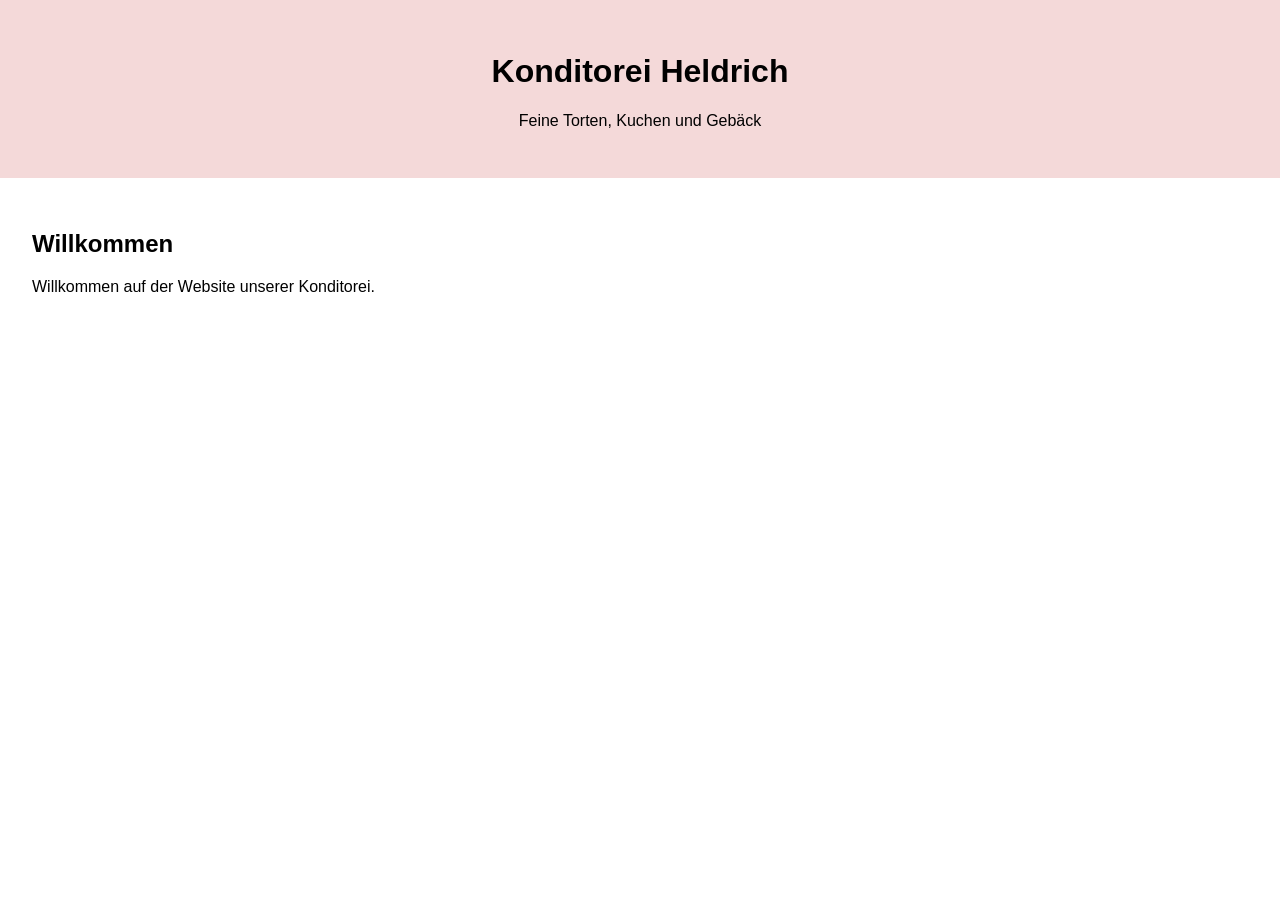
==== index.html @ 7c00128e "Initial website setup" ====
<!DOCTYPE html>
<html lang="de">
<head>
  <meta charset="UTF-8">
  <meta name="viewport" content="width=device-width, initial-scale=1.0">
  <title>Konditorei Heldrich</title>
  <link rel="stylesheet" href="css/style.css">
</head>
<body>
  <header>
    <h1>Konditorei Heldrich</h1>
    <p>Feine Torten, Kuchen und Gebäck</p>
  </header>

  <main>
    <section>
      <h2>Willkommen</h2>
      <p>Willkommen auf der Website unserer Konditorei.</p>
    </section>
  </main>

  <script src="js/main.js"></script>
</body>
</html>
---- css/style.css ----
body {
  font-family: Arial, sans-serif;
  margin: 0;
  padding: 0;
}

header {
  background: #f4d9d9;
  padding: 2rem;
  text-align: center;
}

main {
  padding: 2rem;
}
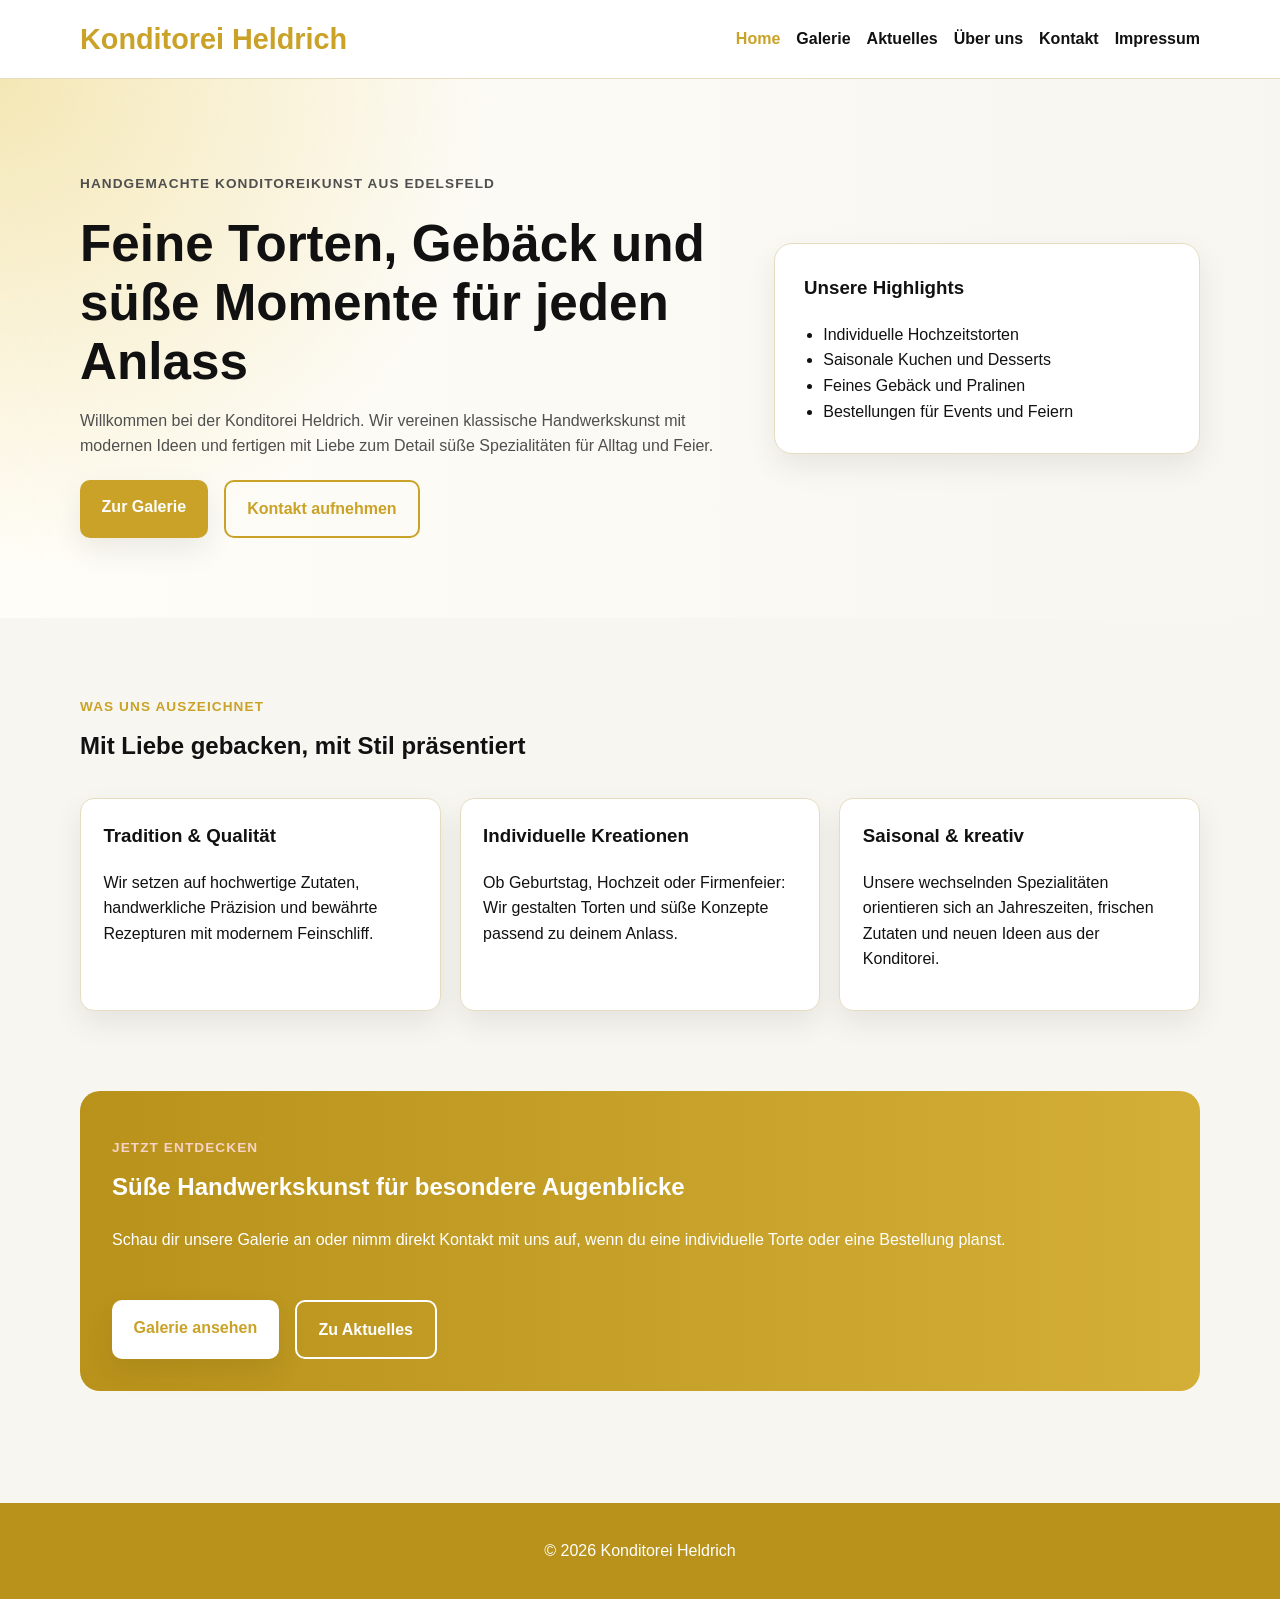
==== commit 2b5bd69c: "Flatten project structure and remove nested submodule" ====
--- a/index.html
+++ b/index.html
@@ -3,21 +3,112 @@
 <head>
   <meta charset="UTF-8">
   <meta name="viewport" content="width=device-width, initial-scale=1.0">
-  <title>Konditorei Heldrich</title>
+  <title>Konditorei Heldrich - Home</title>
   <link rel="stylesheet" href="css/style.css">
 </head>
 <body>
-  <header>
-    <h1>Konditorei Heldrich</h1>
-    <p>Feine Torten, Kuchen und Gebäck</p>
+  <header class="site-header">
+    <div class="container header-inner">
+      <h1 class="logo">Konditorei Heldrich</h1>
+      <nav class="main-nav">
+        <ul>
+          <li><a href="index.html" class="active">Home</a></li>
+          <li><a href="galerie.html">Galerie</a></li>
+          <li><a href="aktuelles.html">Aktuelles</a></li>
+          <li><a href="ueber-uns.html">Über uns</a></li>
+          <li><a href="kontakt.html">Kontakt</a></li>
+          <li><a href="impressum.html">Impressum</a></li>
+        </ul>
+      </nav>
+    </div>
   </header>
 
   <main>
-    <section>
-      <h2>Willkommen</h2>
-      <p>Willkommen auf der Website unserer Konditorei.</p>
+    <section class="hero hero-home">
+      <div class="container hero-grid">
+        <div class="hero-text">
+          <p class="eyebrow">Handgemachte Konditoreikunst aus Edelsfeld</p>
+          <h2>Feine Torten, Gebäck und süße Momente für jeden Anlass</h2>
+          <p>
+            Willkommen bei der Konditorei Heldrich. Wir vereinen klassische Handwerkskunst
+            mit modernen Ideen und fertigen mit Liebe zum Detail süße Spezialitäten für Alltag und Feier.
+          </p>
+          <div class="hero-buttons">
+            <a href="galerie.html" class="button">Zur Galerie</a>
+            <a href="kontakt.html" class="button button-secondary">Kontakt aufnehmen</a>
+          </div>
+        </div>
+
+        <div class="hero-card">
+          <h3>Unsere Highlights</h3>
+          <ul>
+            <li>Individuelle Hochzeitstorten</li>
+            <li>Saisonale Kuchen und Desserts</li>
+            <li>Feines Gebäck und Pralinen</li>
+            <li>Bestellungen für Events und Feiern</li>
+          </ul>
+        </div>
+      </div>
+    </section>
+
+    <section class="content-section">
+      <div class="container">
+        <div class="section-heading">
+          <p class="eyebrow">Was uns auszeichnet</p>
+          <h2>Mit Liebe gebacken, mit Stil präsentiert</h2>
+        </div>
+
+        <div class="feature-grid">
+          <div class="card feature-card">
+            <h3>Tradition & Qualität</h3>
+            <p>
+              Wir setzen auf hochwertige Zutaten, handwerkliche Präzision
+              und bewährte Rezepturen mit modernem Feinschliff.
+            </p>
+          </div>
+
+          <div class="card feature-card">
+            <h3>Individuelle Kreationen</h3>
+            <p>
+              Ob Geburtstag, Hochzeit oder Firmenfeier:
+              Wir gestalten Torten und süße Konzepte passend zu deinem Anlass.
+            </p>
+          </div>
+
+          <div class="card feature-card">
+            <h3>Saisonal & kreativ</h3>
+            <p>
+              Unsere wechselnden Spezialitäten orientieren sich an Jahreszeiten,
+              frischen Zutaten und neuen Ideen aus der Konditorei.
+            </p>
+          </div>
+        </div>
+      </div>
+    </section>
+
+    <section class="highlight-section">
+      <div class="container highlight-box">
+        <div>
+          <p class="eyebrow">Jetzt entdecken</p>
+          <h2>Süße Handwerkskunst für besondere Augenblicke</h2>
+          <p>
+            Schau dir unsere Galerie an oder nimm direkt Kontakt mit uns auf,
+            wenn du eine individuelle Torte oder eine Bestellung planst.
+          </p>
+        </div>
+        <div class="highlight-actions">
+          <a href="galerie.html" class="button">Galerie ansehen</a>
+          <a href="aktuelles.html" class="button button-secondary">Zu Aktuelles</a>
+        </div>
+      </div>
     </section>
   </main>
+
+  <footer class="site-footer">
+    <div class="container">
+      <p>&copy; 2026 Konditorei Heldrich</p>
+    </div>
+  </footer>
 
   <script src="js/main.js"></script>
 </body>
--- a/css/style.css
+++ b/css/style.css
@@ -1,15 +1,303 @@
+* {
+  box-sizing: border-box;
+}
+
+:root {
+  --bg: #f8f6f1;
+  --white: #ffffff;
+  --text: #111111;
+  --muted: #4f4f4f;
+  --primary: #c9a227;
+  --primary-dark: #a88412;
+  --accent: #f3ead0;
+  --border: #e6dcc0;
+  --shadow: 0 12px 30px rgba(0, 0, 0, 0.08);
+}
+
 body {
+  margin: 0;
   font-family: Arial, sans-serif;
+  color: var(--text);
+  background-color: var(--bg);
+  line-height: 1.6;
+}
+
+.container {
+  width: min(1120px, 90%);
+  margin: 0 auto;
+}
+
+.site-header {
+  background-color: rgba(255, 255, 255, 0.95);
+  border-bottom: 1px solid var(--border);
+  position: sticky;
+  top: 0;
+  z-index: 1000;
+  backdrop-filter: blur(8px);
+}
+
+.header-inner {
+  display: flex;
+  justify-content: space-between;
+  align-items: center;
+  gap: 2rem;
+  padding: 1rem 0;
+  flex-wrap: wrap;
+}
+
+.logo {
   margin: 0;
+  color: var(--primary);
+  font-size: 1.8rem;
+}
+
+.main-nav ul {
+  list-style: none;
+  display: flex;
+  flex-wrap: wrap;
+  gap: 1rem;
   padding: 0;
-}
-
-header {
-  background: #f4d9d9;
+  margin: 0;
+}
+
+.main-nav a {
+  text-decoration: none;
+  color: #111111;
+  font-weight: bold;
+  position: relative;
+}
+
+.main-nav a:hover,
+.main-nav a.active {
+  color: var(--primary);
+}
+
+.hero {
+  padding: 5rem 0;
+}
+
+.hero-home {
+  background:
+    radial-gradient(circle at top left, #f4e7b5, transparent 35%),
+    linear-gradient(to right, #fffdf7, #f8f6f1);
+}
+
+.hero-grid {
+  display: grid;
+  grid-template-columns: 1.4fr 0.9fr;
+  gap: 2rem;
+  align-items: center;
+}
+
+.eyebrow {
+  color: var(--primary);
+  font-weight: bold;
+  text-transform: uppercase;
+  letter-spacing: 0.08em;
+  font-size: 0.85rem;
+  margin-bottom: 0.6rem;
+}
+
+.hero-text h2 {
+  font-size: clamp(2rem, 4vw, 3.4rem);
+  line-height: 1.15;
+  margin: 0 0 1rem;
+  color: #111111;
+}
+
+.hero-text p {
+  max-width: 700px;
+  color: var(--muted);
+  margin-bottom: 1.3rem;
+}
+
+.hero-buttons {
+  display: flex;
+  gap: 1rem;
+  flex-wrap: wrap;
+}
+
+.button {
+  display: inline-block;
+  background-color: var(--primary);
+  color: white;
+  text-decoration: none;
+  padding: 0.9rem 1.35rem;
+  border-radius: 10px;
+  font-weight: bold;
+  transition: 0.2s ease;
+  box-shadow: var(--shadow);
+}
+
+.button:hover {
+  background-color: var(--primary-dark);
+  transform: translateY(-2px);
+}
+
+.button-secondary {
+  background-color: transparent;
+  color: var(--primary);
+  border: 2px solid var(--primary);
+  box-shadow: none;
+}
+
+.button-secondary:hover {
+  background-color: var(--primary);
+  color: white;
+}
+
+.hero-card {
+  background: var(--white);
+  border: 1px solid var(--border);
+  border-radius: 18px;
+  padding: 1.8rem;
+  box-shadow: var(--shadow);
+}
+
+.hero-card h3 {
+  margin-top: 0;
+  color: #111111;
+}
+
+.hero-card ul {
+  margin: 1rem 0 0;
+  padding-left: 1.2rem;
+}
+
+.content-section {
+  padding: 4rem 0;
+}
+
+.section-heading {
+  margin-bottom: 2rem;
+}
+
+.section-heading h2 {
+  margin: 0;
+  color: #111111;
+}
+
+.feature-grid {
+  display: grid;
+  grid-template-columns: repeat(3, 1fr);
+  gap: 1.2rem;
+}
+
+.card {
+  background: white;
+  padding: 1.4rem;
+  border-radius: 14px;
+  border: 1px solid var(--border);
+  box-shadow: var(--shadow);
+  margin-bottom: 1rem;
+}
+
+.feature-card h3 {
+  margin-top: 0;
+  color: #111111;
+}
+
+.highlight-section {
+  padding: 0 0 4rem;
+}
+
+.highlight-box {
+  background: linear-gradient(to right, #b8921a, #d4af37);
+  color: white;
+  border-radius: 20px;
   padding: 2rem;
+  display: flex;
+  justify-content: space-between;
+  gap: 2rem;
+  align-items: center;
+  flex-wrap: wrap;
+}
+
+.highlight-box h2 {
+  margin-top: 0;
+}
+
+.highlight-box .eyebrow {
+  color: #f6d3c6;
+}
+
+.highlight-actions {
+  display: flex;
+  gap: 1rem;
+  flex-wrap: wrap;
+}
+
+.highlight-box .button {
+  background-color: white;
+  color: var(--primary);
+}
+
+.highlight-box .button:hover {
+  background-color: #f8ece7;
+}
+
+.highlight-box .button-secondary {
+  background: transparent;
+  color: white;
+  border-color: white;
+}
+
+.highlight-box .button-secondary:hover {
+  background: rgba(255, 255, 255, 0.12);
+  color: white;
+}
+
+.gallery-grid {
+  display: grid;
+  grid-template-columns: repeat(auto-fit, minmax(220px, 1fr));
+  gap: 1rem;
+}
+
+.gallery-item {
+  background: white;
+  border: 1px solid var(--border);
+  border-radius: 10px;
+  overflow: hidden;
+  padding: 1rem;
+}
+
+.placeholder-image {
+  width: 100%;
+  height: 180px;
+  background-color: #f3ead0;
+  border-radius: 8px;
+  margin-bottom: 0.8rem;
+}
+
+.site-footer {
+  background-color: #b8921a;
+  color: white;
   text-align: center;
-}
-
-main {
-  padding: 2rem;
+  padding: 1.2rem 0;
+  margin-top: 3rem;
+}
+
+@media (max-width: 900px) {
+  .hero-grid,
+  .feature-grid {
+    grid-template-columns: 1fr;
+  }
+
+  .header-inner {
+    align-items: flex-start;
+  }
+}
+
+@media (max-width: 600px) {
+  .hero {
+    padding: 3.5rem 0;
+  }
+
+  .hero-text h2 {
+    font-size: 2rem;
+  }
+
+  .main-nav ul {
+    gap: 0.7rem;
+  }
 }
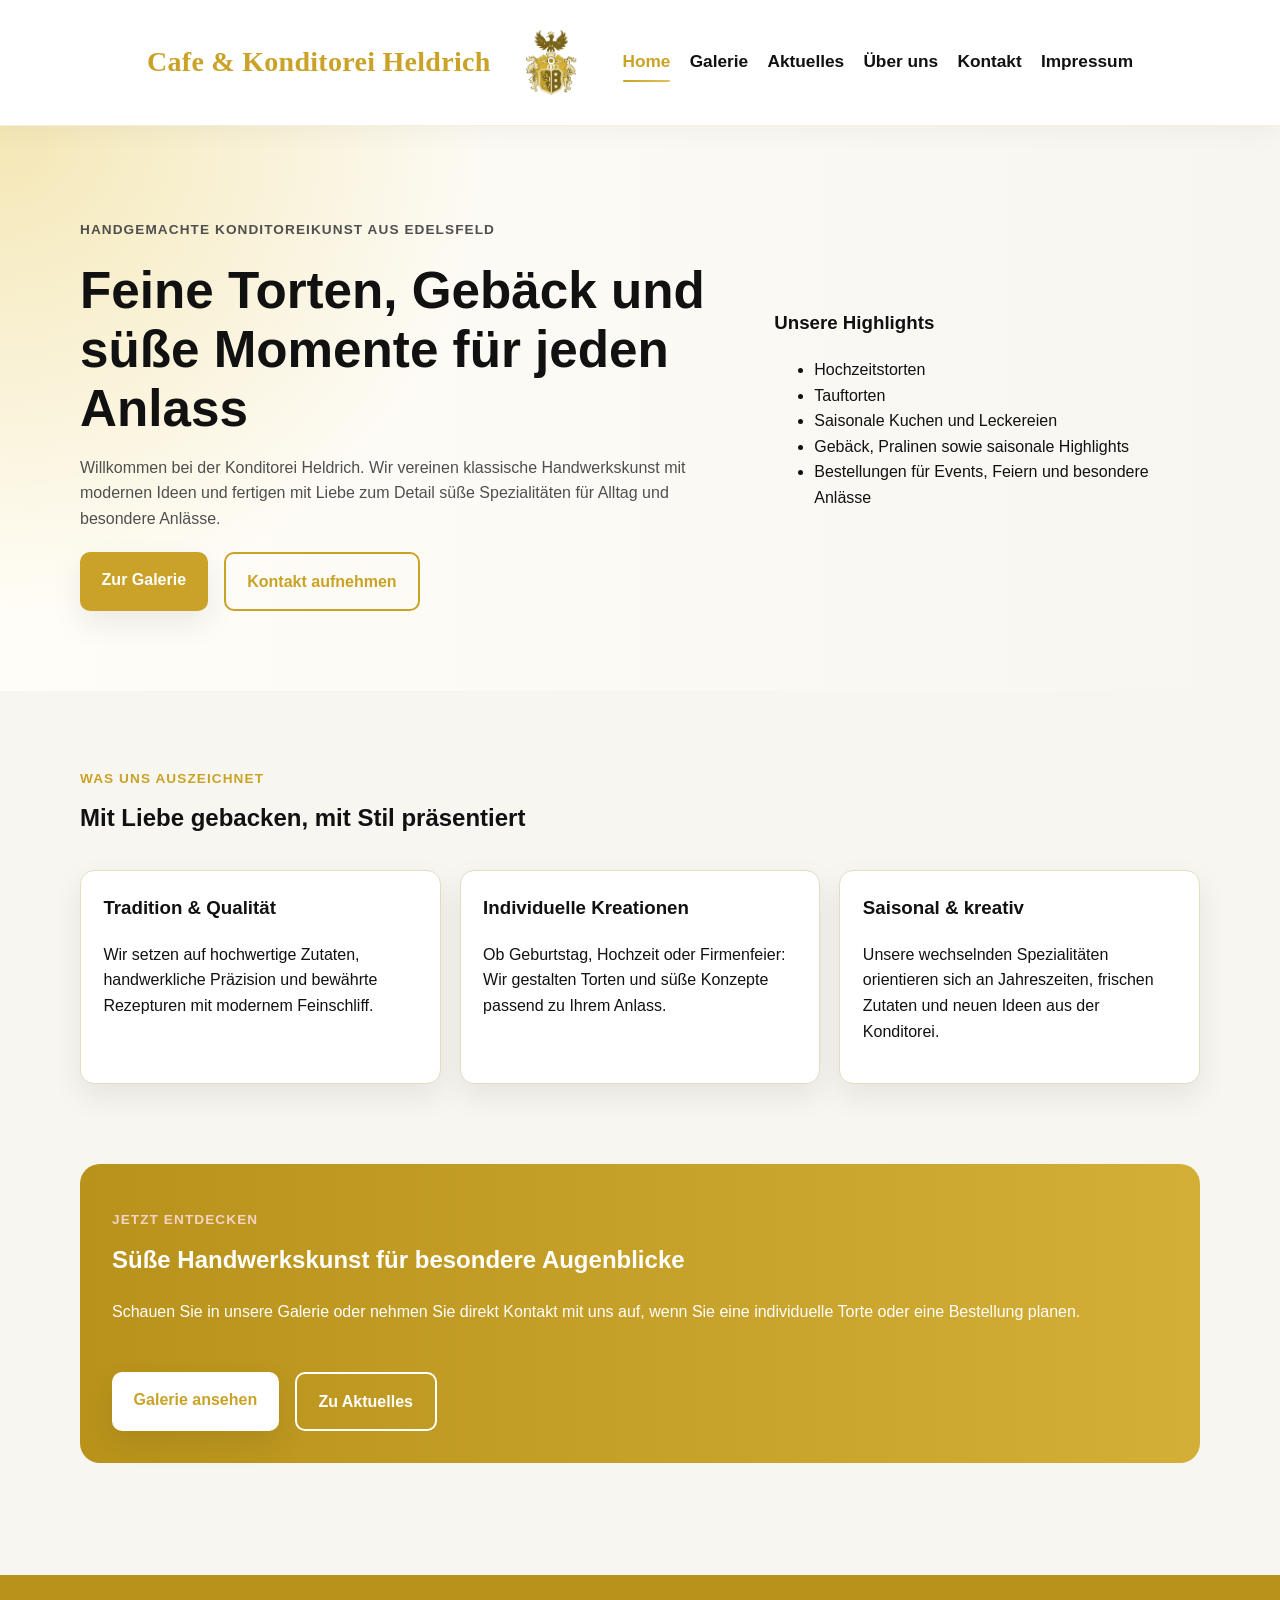
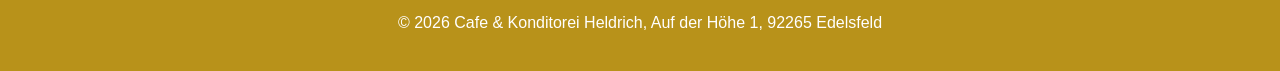
==== commit 722e8d86: "Alle Seiten überarbeitet und teilweise mit Inhalt gefüllt" ====
--- a/index.html
+++ b/index.html
@@ -3,13 +3,17 @@
 <head>
   <meta charset="UTF-8">
   <meta name="viewport" content="width=device-width, initial-scale=1.0">
-  <title>Konditorei Heldrich - Home</title>
+  <title>Konditorei Heldrich - Impressum</title>
   <link rel="stylesheet" href="css/style.css">
 </head>
 <body>
   <header class="site-header">
     <div class="container header-inner">
-      <h1 class="logo">Konditorei Heldrich</h1>
+      <div class="brand-area">
+        <h1 class="logo">Cafe & Konditorei Heldrich</h1>
+        <img src="images/logo.png" alt="Logo der Konditorei Heldrich" class="brand-logo">
+      </div>
+
       <nav class="main-nav">
         <ul>
           <li><a href="index.html" class="active">Home</a></li>
@@ -31,7 +35,7 @@
           <h2>Feine Torten, Gebäck und süße Momente für jeden Anlass</h2>
           <p>
             Willkommen bei der Konditorei Heldrich. Wir vereinen klassische Handwerkskunst
-            mit modernen Ideen und fertigen mit Liebe zum Detail süße Spezialitäten für Alltag und Feier.
+            mit modernen Ideen und fertigen mit Liebe zum Detail süße Spezialitäten für Alltag und besondere Anlässe.
           </p>
           <div class="hero-buttons">
             <a href="galerie.html" class="button">Zur Galerie</a>
@@ -42,10 +46,11 @@
         <div class="hero-card">
           <h3>Unsere Highlights</h3>
           <ul>
-            <li>Individuelle Hochzeitstorten</li>
-            <li>Saisonale Kuchen und Desserts</li>
-            <li>Feines Gebäck und Pralinen</li>
-            <li>Bestellungen für Events und Feiern</li>
+            <li>Hochzeitstorten</li>
+            <li>Tauftorten</li>
+            <li>Saisonale Kuchen und Leckereien</li>
+            <li>Gebäck, Pralinen sowie saisonale Highlights</li>
+            <li>Bestellungen für Events, Feiern und besondere Anlässe</li>
           </ul>
         </div>
       </div>
@@ -71,7 +76,7 @@
             <h3>Individuelle Kreationen</h3>
             <p>
               Ob Geburtstag, Hochzeit oder Firmenfeier:
-              Wir gestalten Torten und süße Konzepte passend zu deinem Anlass.
+              Wir gestalten Torten und süße Konzepte passend zu Ihrem Anlass.
             </p>
           </div>
 
@@ -92,8 +97,8 @@
           <p class="eyebrow">Jetzt entdecken</p>
           <h2>Süße Handwerkskunst für besondere Augenblicke</h2>
           <p>
-            Schau dir unsere Galerie an oder nimm direkt Kontakt mit uns auf,
-            wenn du eine individuelle Torte oder eine Bestellung planst.
+            Schauen Sie in unsere Galerie oder nehmen Sie direkt Kontakt mit uns auf,
+            wenn Sie eine individuelle Torte oder eine Bestellung planen.
           </p>
         </div>
         <div class="highlight-actions">
@@ -106,7 +111,7 @@
 
   <footer class="site-footer">
     <div class="container">
-      <p>&copy; 2026 Konditorei Heldrich</p>
+      <p>&copy; 2026 Cafe & Konditorei Heldrich, Auf der Höhe 1, 92265 Edelsfeld</p>
     </div>
   </footer>
 
--- a/css/style.css
+++ b/css/style.css
@@ -28,48 +28,88 @@
 }
 
 .site-header {
-  background-color: rgba(255, 255, 255, 0.95);
-  border-bottom: 1px solid var(--border);
+  background-color: rgba(255, 255, 255, 0.96);
+  border-bottom: 1px solid rgba(201, 162, 39, 0.18);
   position: sticky;
   top: 0;
   z-index: 1000;
-  backdrop-filter: blur(8px);
+  backdrop-filter: blur(10px);
+  box-shadow: 0 8px 24px rgba(0, 0, 0, 0.04);
 }
 
 .header-inner {
   display: flex;
-  justify-content: space-between;
+  justify-content: center;
   align-items: center;
   gap: 2rem;
-  padding: 1rem 0;
-  flex-wrap: wrap;
-}
-
-.logo {
-  margin: 0;
-  color: var(--primary);
-  font-size: 1.8rem;
+  padding: 1.15rem 0;
+  flex-wrap: nowrap;
+}
+
+.brand-area {
+  display: flex;
+  align-items: center;
+  gap: 0.75rem;
+  flex-wrap: nowrap;
+  flex-shrink: 0;
+}
+
+.brand-logo,
+.brand-area img {
+  height: 88px !important;
+  width: auto !important;
+  max-height: 88px !important;
+  max-width: 88px !important;
+  object-fit: contain !important;
+  display: block !important;
+  flex-shrink: 0;
 }
 
 .main-nav ul {
   list-style: none;
   display: flex;
   flex-wrap: wrap;
-  gap: 1rem;
+  gap: 1.2rem;
   padding: 0;
   margin: 0;
+  align-items: center;
+  justify-content: flex-end;
 }
 
 .main-nav a {
   text-decoration: none;
   color: #111111;
-  font-weight: bold;
+  font-weight: 700;
   position: relative;
+  padding: 0.4rem 0;
+  font-size: 1.08rem;
+  transition: color 0.25s ease;
 }
 
 .main-nav a:hover,
 .main-nav a.active {
   color: var(--primary);
+}
+
+.main-nav a::after {
+  content: "";
+  position: absolute;
+  left: 0;
+  bottom: -4px;
+  width: 0;
+  height: 2px;
+  background: linear-gradient(to right, var(--primary), #e0c15a);
+  border-radius: 999px;
+  transition: width 0.25s ease;
+}
+
+.main-nav a:hover::after,
+.main-nav a.active::after {
+  width: 100%;
+}
+
+.main-nav a.active {
+  font-weight: 800;
 }
 
 .hero {
@@ -146,22 +186,21 @@
   color: white;
 }
 
-.hero-card {
+.hero-image-card {
   background: var(--white);
   border: 1px solid var(--border);
-  border-radius: 18px;
-  padding: 1.8rem;
+  border-radius: 20px;
+  overflow: hidden;
   box-shadow: var(--shadow);
-}
-
-.hero-card h3 {
-  margin-top: 0;
-  color: #111111;
-}
-
-.hero-card ul {
-  margin: 1rem 0 0;
-  padding-left: 1.2rem;
+  min-height: 420px;
+}
+
+.hero-image {
+  width: 100%;
+  height: 100%;
+  min-height: 420px;
+  object-fit: cover;
+  display: block;
 }
 
 .content-section {
@@ -247,10 +286,31 @@
   color: white;
 }
 
+.page-hero {
+  padding: 4rem 0 2rem;
+  background: linear-gradient(to right, #fffdf7, #f8f6f1);
+}
+
+.page-hero h2 {
+  margin: 0 0 0.8rem;
+  font-size: clamp(2rem, 4vw, 3rem);
+  color: #111111;
+}
+
+.page-hero-text {
+  max-width: 760px;
+  color: var(--muted);
+}
+
 .gallery-grid {
   display: grid;
   grid-template-columns: repeat(auto-fit, minmax(220px, 1fr));
   gap: 1rem;
+}
+
+.gallery-grid-premium {
+  grid-template-columns: repeat(auto-fit, minmax(260px, 1fr));
+  gap: 1.5rem;
 }
 
 .gallery-item {
@@ -261,6 +321,71 @@
   padding: 1rem;
 }
 
+.gallery-card {
+  background: var(--white);
+  border: 1px solid var(--border);
+  border-radius: 18px;
+  overflow: hidden;
+  box-shadow: var(--shadow);
+  transition: transform 0.25s ease, box-shadow 0.25s ease;
+}
+
+.gallery-card:hover {
+  transform: translateY(-6px);
+  box-shadow: 0 18px 38px rgba(0, 0, 0, 0.12);
+}
+
+.gallery-image-wrapper {
+  position: relative;
+  overflow: hidden;
+}
+
+.gallery-image {
+  height: 240px;
+  border-radius: 0;
+  margin-bottom: 0;
+  background: linear-gradient(135deg, #f3ead0, #e8d39a);
+}
+
+.gallery-image-real {
+  width: 100%;
+  height: 240px;
+  object-fit: cover;
+  display: block;
+  transition: transform 0.35s ease;
+}
+
+.gallery-card:hover .gallery-image-real {
+  transform: scale(1.04);
+}
+
+.gallery-badge {
+  position: absolute;
+  top: 14px;
+  left: 14px;
+  background-color: rgba(17, 17, 17, 0.85);
+  color: white;
+  font-size: 0.8rem;
+  font-weight: bold;
+  padding: 0.4rem 0.7rem;
+  border-radius: 999px;
+}
+
+.gallery-content {
+  padding: 1.2rem 1.2rem 1.4rem;
+}
+
+.gallery-content h3 {
+  margin-top: 0;
+  margin-bottom: 0.6rem;
+  color: #111111;
+}
+
+.gallery-content p {
+  margin: 0;
+  color: var(--muted);
+}
+
 .placeholder-image {
   width: 100%;
   height: 180px;
@@ -269,6 +394,169 @@
   margin-bottom: 0.8rem;
 }
 
+.contact-grid {
+  display: grid;
+  grid-template-columns: 1fr 1fr;
+  gap: 1.5rem;
+}
+
+.contact-card h3,
+.contact-wide-card h3 {
+  margin-top: 0;
+  color: #111111;
+}
+
+.contact-card a,
+.contact-wide-card a {
+  color: var(--primary);
+  text-decoration: none;
+  font-weight: 600;
+}
+
+.contact-card a:hover,
+.contact-wide-card a:hover {
+  text-decoration: underline;
+}
+
+.opening-hours {
+  display: grid;
+  gap: 0.75rem;
+}
+
+.opening-hours div {
+  display: flex;
+  justify-content: space-between;
+  gap: 1rem;
+  padding-bottom: 0.5rem;
+  border-bottom: 1px solid var(--border);
+}
+
+.contact-info-box {
+  margin-top: 1.5rem;
+}
+
+.contact-wide-card {
+  padding: 1.8rem;
+}
+
+.contact-wide-card p {
+  max-width: 800px;
+  color: var(--muted);
+}
+
+.news-grid {
+  display: grid;
+  grid-template-columns: repeat(2, 1fr);
+  gap: 1.5rem;
+}
+
+.news-card {
+  background: var(--white);
+  border: 1px solid var(--border);
+  border-radius: 18px;
+  padding: 1.5rem;
+  box-shadow: var(--shadow);
+  transition: transform 0.25s ease, box-shadow 0.25s ease;
+}
+
+.news-card:hover {
+  transform: translateY(-5px);
+  box-shadow: 0 18px 38px rgba(0, 0, 0, 0.12);
+}
+
+.news-meta {
+  display: flex;
+  justify-content: space-between;
+  gap: 1rem;
+  margin-bottom: 1rem;
+  flex-wrap: wrap;
+}
+
+.news-tag {
+  background-color: var(--accent);
+  color: #111111;
+  font-size: 0.8rem;
+  font-weight: 700;
+  padding: 0.4rem 0.7rem;
+  border-radius: 999px;
+}
+
+.news-date {
+  color: var(--muted);
+  font-size: 0.9rem;
+  font-weight: 600;
+}
+
+.news-card h3 {
+  margin-top: 0;
+  margin-bottom: 0.8rem;
+  color: #111111;
+}
+
+.news-card p {
+  margin-bottom: 1rem;
+  color: var(--muted);
+}
+
+.text-link {
+  color: var(--primary);
+  text-decoration: none;
+  font-weight: 700;
+}
+
+.text-link:hover {
+  text-decoration: underline;
+}
+
+.about-grid {
+  display: grid;
+  grid-template-columns: 1.2fr 0.9fr;
+  gap: 1.5rem;
+  margin-bottom: 1.5rem;
+}
+
+.about-text-card h3,
+.about-highlight-card h3,
+.value-card h3,
+.about-story h3 {
+  margin-top: 0;
+  color: #111111;
+}
+
+.about-highlight-card {
+  background: linear-gradient(to right, #b8921a, #d4af37);
+  color: white;
+  border-radius: 18px;
+  padding: 1.8rem;
+  box-shadow: var(--shadow);
+}
+
+.about-highlight-card .eyebrow {
+  color: #fff3c9;
+}
+
+.about-highlight-card ul {
+  margin: 1rem 0 0;
+  padding-left: 1.2rem;
+}
+
+.about-values-grid {
+  display: grid;
+  grid-template-columns: repeat(3, 1fr);
+  gap: 1.2rem;
+  margin-bottom: 1.5rem;
+}
+
+.value-card p,
+.about-story p,
+.about-text-card p {
+  color: var(--muted);
+}
+
+.about-story {
+  padding: 1.6rem;
+}
+
 .site-footer {
   background-color: #b8921a;
   color: white;
@@ -279,12 +567,21 @@
 
 @media (max-width: 900px) {
   .hero-grid,
-  .feature-grid {
+  .feature-grid,
+  .contact-grid,
+  .news-grid,
+  .about-grid,
+  .about-values-grid {
     grid-template-columns: 1fr;
   }
 
   .header-inner {
+    flex-wrap: wrap;
     align-items: flex-start;
+  }
+
+  .main-nav ul {
+    justify-content: flex-start;
   }
 }
 
@@ -300,4 +597,29 @@
   .main-nav ul {
     gap: 0.7rem;
   }
+
+  .main-nav a {
+    font-size: 0.95rem;
+  }
+
+  .logo {
+  font-size: 1.2rem;
+  }
+
+  .brand-logo,
+  .brand-area img {
+  height: 32px !important;
+  max-height: 32px !important;
+  max-width: 32px !important;
+  }
+}
+
+.logo {
+  margin: 0;
+  color: var(--primary);
+  font-family: "Lucida Calligraphy", cursive;
+  font-size: 1.75rem;
+  font-weight: 700;
+  letter-spacing: 0.01em;
+  white-space: nowrap;
 }
